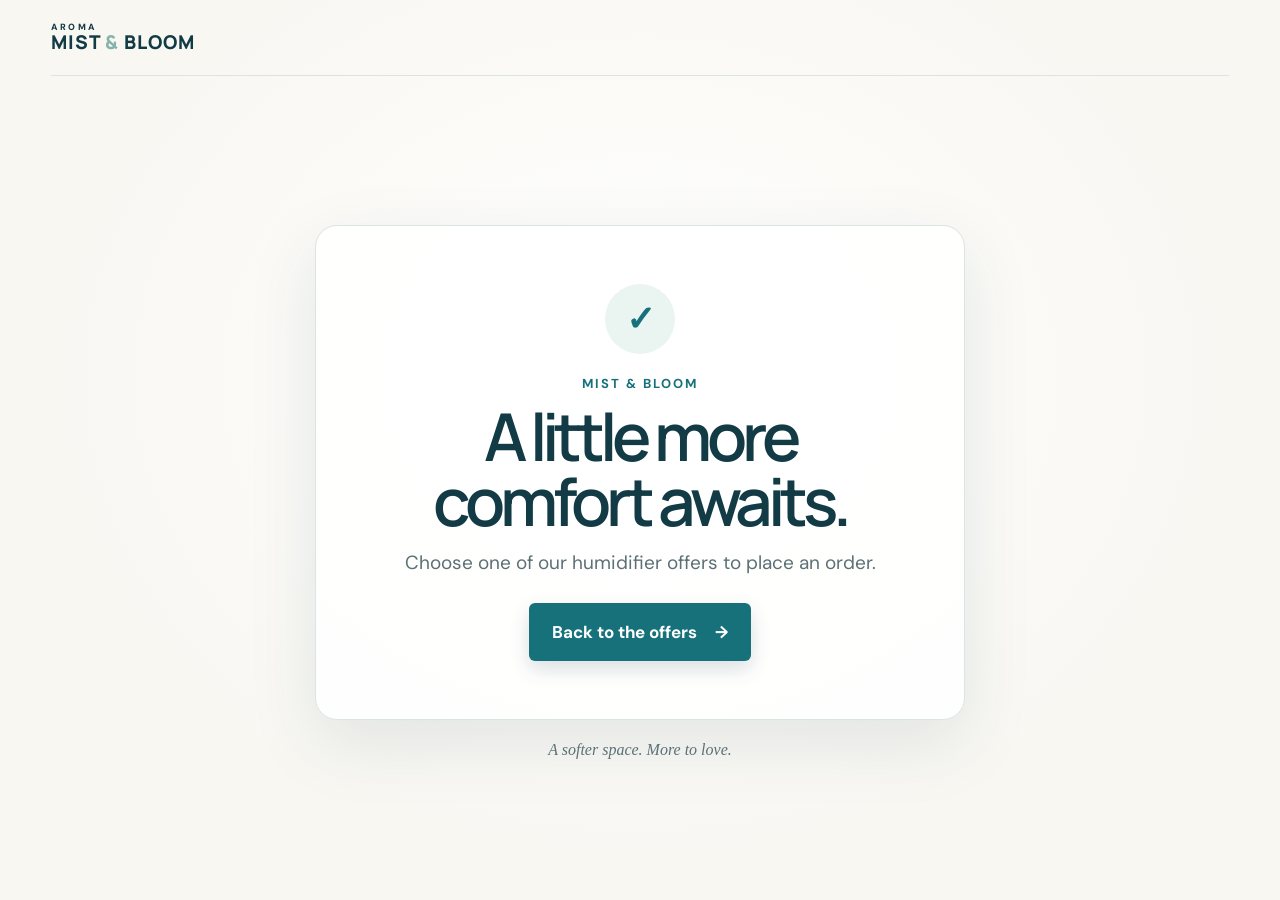
==== thank-you.html @ 331be5c3 "Add thank-you page and JavaScript functionality for order confirmation - Created a new HTML file `th" ====
<!doctype html>
<html lang="en">
<head>
  <meta charset="utf-8">
  <meta name="viewport" content="width=device-width, initial-scale=1">
  <meta name="theme-color" content="#f7f5ed">
  <meta name="robots" content="noindex,follow">
  <title>Thank You | MIST &amp; BLOOM</title>
  <link rel="preconnect" href="https://fonts.googleapis.com">
  <link rel="preconnect" href="https://fonts.gstatic.com" crossorigin>
  <link href="https://fonts.googleapis.com/css2?family=DM+Sans:wght@400;500;600;700&family=Manrope:wght@400;500;600;700;800&display=swap" rel="stylesheet">
  <link rel="stylesheet" href="style.css">
  <script src="thank-you.js" defer></script>
</head>
<body class="thank-you-page">
  <header class="site-header thank-you-header">
    <a class="brand text-brand" href="index.html" aria-label="Mist and Bloom home"><span class="brand-aroma">AROMA</span><span class="brand-name">MIST <i>&amp;</i> BLOOM</span></a>
  </header>
  <main class="thank-you-main">
    <section class="thank-you-card" aria-labelledby="thank-you-title">
      <div class="thank-you-mark" aria-hidden="true">&#10003;</div>
      <p class="eyebrow">MIST &amp; BLOOM</p>
      <h1 id="thank-you-title">Thank you!</h1>
      <p class="thank-you-message" id="thank-you-message">Your order request is being confirmed.</p>
      <div class="thank-you-reference" id="thank-you-reference" hidden><span>Order reference</span><strong id="order-reference"></strong></div>
      <p class="thank-you-delivery">Free delivery is included. Our team will contact you to confirm the order and delivery details.</p>
      <a class="button button-dark" href="index.html#packages">Back to the offers <span aria-hidden="true">&#8594;</span></a>
    </section>
    <p class="thank-you-footer">A softer space. More to love.</p>
  </main>
</body>
</html>
---- style.css ----
:root {
  --cream: #f8f7f2;
  --paper: #ffffff;
  --forest: #123b46;
  --forest-2: #16717b;
  --sage: #dceeea;
  --mint: #eaf5f2;
  --lemon: #f4b544;
  --pink: #ed947a;
  --ink: #1d3037;
  --muted: #5c7076;
  --line: #d9e4e3;
  --shadow: 0 20px 55px rgba(18, 59, 70, .1);
  --sans: "DM Sans", Arial, sans-serif;
  --display: "Manrope", "DM Sans", Arial, sans-serif;
}

* { box-sizing: border-box; }
html { scroll-behavior: smooth; scroll-padding-top: 86px; }
body { margin: 0; background: var(--cream); color: var(--ink); font-family: var(--sans); font-size: 17px; line-height: 1.55; -webkit-font-smoothing: antialiased; }
body.drawer-open, body.dialog-open { overflow: hidden; }
img, video { display: block; max-width: 100%; }
button, input, textarea, select { font: inherit; }
button, a { -webkit-tap-highlight-color: transparent; }
a { color: inherit; }
.section-wrap { width: min(1440px, calc(100% - 10vw)); margin-inline: auto; }
.announcement { min-height: 36px; display: flex; align-items: center; justify-content: center; gap: 9px; padding: 7px 16px; background: var(--forest); color: white; text-align: center; font-size: 13px; font-weight: 600; letter-spacing: .07em; }
.announcement span { color: var(--lemon); }
.site-header { width: min(1600px, calc(100% - 8vw)); min-height: 82px; margin: auto; display: flex; align-items: center; justify-content: space-between; gap: 30px; }
.brand { display: inline-flex; align-items: center; gap: 10px; color: var(--forest); font-family: var(--display); font-size: 15px; font-weight: 800; letter-spacing: .14em; text-decoration: none; white-space: nowrap; }
.text-brand { display: grid; gap: 1px; align-content: center; color: var(--forest); line-height: 1; text-decoration: none; }
.brand-aroma { font-family: var(--sans); font-size: 9px; font-weight: 800; letter-spacing: .28em; }
.brand-name { font-family: var(--display); font-size: 19px; font-weight: 800; letter-spacing: .045em; white-space: nowrap; }
.brand-name i { color: var(--lemon); font-style: normal; }
.brand i { color: #86b2aa; font-style: normal; }
.brand-mark { display: grid; place-items: center; width: 34px; aspect-ratio: 1; border-radius: 50%; background: var(--forest); color: var(--lemon); font-family: Georgia, serif; font-size: 19px; font-style: italic; letter-spacing: 0; }
.main-nav { display: flex; align-items: center; gap: clamp(20px, 4vw, 56px); }
.main-nav a, .footer-links a { color: var(--ink); font-size: 14px; font-weight: 600; text-decoration: none; transition: color .2s ease; }
.main-nav a:hover, .footer-links a:hover { color: var(--forest-2); }
.bag-button { display: inline-flex; align-items: center; gap: 9px; min-height: 44px; border: 1px solid #b8cece; border-radius: 999px; padding: 0 15px; background: transparent; color: var(--forest); font-size: 14px; font-weight: 700; cursor: pointer; }
.bag-count { min-width: 23px; height: 23px; display: grid; place-items: center; border-radius: 50%; background: var(--forest); color: white; font-size: 12px; }

.hero { position: relative; min-height: 0; padding-block: 50px 82px; display: grid; grid-template-columns: 1fr; align-items: start; gap: 24px; }
.hero-copy { position: relative; z-index: 1; display: grid; grid-template-columns: 1.1fr .9fr; align-items: end; column-gap: clamp(35px, 6vw, 90px); padding-block: 12px 0; }
.hero-copy .eyebrow { grid-column: 1 / -1; grid-row: 1; }
.hero-copy h1 { grid-column: 1; grid-row: 2 / span 2; }
.hero-copy .hero-lede { grid-column: 2; grid-row: 2; }
.hero-copy .hero-actions { grid-column: 2; grid-row: 3; }
.hero-copy .hero-note { grid-column: 2; grid-row: 4; }
.hero-copy .hero-products { grid-column: 1; grid-row: 4; }
.eyebrow { margin: 0 0 19px; color: var(--forest-2); font-size: 12px; font-weight: 700; letter-spacing: .16em; }
.eyebrow-dot { display: inline-block; width: 8px; height: 8px; margin-right: 7px; border-radius: 50%; background: #55a49e; vertical-align: 1px; }
h1, h2, h3, p { margin-top: 0; }
h1, h2, h3 { color: var(--forest); font-family: var(--display); }
h1 { margin-bottom: 23px; font-size: clamp(52px, 6.3vw, 90px); font-weight: 600; letter-spacing: -.075em; line-height: .99; }
h1 em, h2 em { color: var(--forest-2); font-family: Georgia, "Times New Roman", serif; font-weight: 400; }
.hero-lede { max-width: 490px; margin-bottom: 30px; color: var(--muted); font-size: clamp(17px, 1.55vw, 20px); line-height: 1.7; }
.hero-actions { display: flex; flex-wrap: wrap; align-items: center; gap: 24px; }
.button { min-height: 55px; display: inline-flex; align-items: center; justify-content: center; gap: 18px; border: 0; border-radius: 6px; padding: 0 23px; font-size: 15px; font-weight: 700; text-align: center; text-decoration: none; cursor: pointer; transition: transform .2s ease, background .2s ease, box-shadow .2s ease; }
.button:hover { transform: translateY(-2px); }
.button-dark { background: var(--forest-2); color: white; box-shadow: 0 8px 20px rgba(18, 59, 70, .16); }
.button-dark:hover { background: #0e5964; box-shadow: 0 12px 24px rgba(18, 59, 70, .2); }
.button-light { background: white; color: var(--forest); }
.text-link { color: var(--forest); font-size: 14px; font-weight: 700; text-decoration-thickness: 1px; text-underline-offset: 5px; }
.text-link span { margin-left: 5px; }
.hero-note { display: flex; align-items: center; gap: 12px; margin-top: 49px; color: var(--muted); font-size: 13px; line-height: 1.4; }
.hero-note strong { color: var(--forest); font-size: 14px; }
.note-spark { width: 36px; aspect-ratio: 1; display: grid; place-items: center; border-radius: 50%; background: #fae5b4; color: #73521b; font-size: 18px; }
.hero-products { width: min(100%, 520px); min-width: 0; display: grid; grid-template-columns: 118px minmax(0, 1fr); align-items: center; gap: 14px; padding: 10px; border: 1px solid var(--line); border-radius: 14px; background: var(--paper); box-shadow: 0 12px 30px rgba(18,59,70,.08); }
.hero-humidifier-image { width: 118px; height: 116px; display: block; border-radius: 9px; object-fit: cover; object-position: center; }
.hero-products-copy { min-width: 0; display: grid; gap: 4px; }
.hero-products-kicker { color: var(--forest-2); font-size: 11px; font-weight: 800; letter-spacing: .12em; }
.hero-products-copy > strong { color: var(--forest); font-family: var(--display); font-size: 18px; line-height: 1.2; }
.hero-oil-prompt { color: var(--muted); font-size: 13px; font-weight: 600; }
.hero-oil-options { display: flex; flex-wrap: wrap; gap: 5px 12px; margin-top: 2px; }
.hero-oil-options figure { display: flex; align-items: center; gap: 5px; margin: 0; }
.hero-oil-options img { width: 27px; height: 34px; display: block; object-fit: contain; }
.hero-oil-options figcaption { color: var(--ink); font-size: 12px; font-weight: 700; }
.hero-media-wrap { position: relative; min-width: 0; }
.hero-product-photo { position: relative; width: 100%; height: clamp(390px, 52vw, 700px); margin: 0 0 22px; overflow: hidden; border: 1px solid rgba(18,59,70,.08); border-radius: 18px; background: linear-gradient(135deg, #e5f1ed, #f7f5ed); }
.hero-product-photo img { width: 100%; height: 100%; display: block; object-fit: cover; object-position: center 66%; }
.hero-product-photo figcaption { position: absolute; bottom: 18px; left: 18px; padding: 10px 15px; border: 1px solid rgba(255,255,255,.75); border-radius: 999px; background: rgba(255,255,255,.9); color: var(--forest); font-size: 15px; font-weight: 800; backdrop-filter: blur(8px); }
.video-frame { position: relative; overflow: hidden; background: #e2e7dd; }
.hero-video-frame { width: 100%; height: clamp(460px, 58vw, 780px); border: 10px solid rgba(255,255,255,.64); border-radius: 18px 18px 110px 18px; background: #e7e8dd; box-shadow: var(--shadow); }
.hero-video-frame video { width: 100%; height: 100%; object-fit: cover; object-position: center; background: #e6e9e0; }
.video-caption { position: absolute; right: 18px; bottom: 15px; left: 18px; width: fit-content; padding: 8px 13px; border: 1px solid rgba(255,255,255,.5); border-radius: 999px; background: rgba(255,255,255,.85); color: var(--forest); font-size: 12px; font-weight: 700; backdrop-filter: blur(8px); }
.sound-toggle { position: absolute; right: 16px; top: 16px; z-index: 2; border: 1px solid rgba(255,255,255,.8); border-radius: 999px; padding: 9px 13px; background: rgba(18,59,70,.88); color: white; font-size: 12px; font-weight: 700; cursor: pointer; }
.sound-toggle[hidden] { display: none; }
.hero-stamp { position: absolute; right: -20px; bottom: 23px; display: flex; align-items: center; gap: 9px; padding: 12px 15px; transform: rotate(-5deg); border: 1px solid #efc970; border-radius: 50%; background: #f7dfa2; color: #44371f; box-shadow: 0 6px 18px rgba(58,63,42,.13); font-family: var(--display); font-size: 12px; font-weight: 800; line-height: 1.15; text-align: center; }
.hero-stamp b { color: #34828a; font-size: 21px; }
.trust-strip { min-height: 69px; display: flex; align-items: center; justify-content: center; gap: clamp(19px, 5vw, 70px); border-block: 1px solid var(--line); background: #fffefa; color: var(--forest); font-size: 14px; font-weight: 700; }
.trust-strip i { width: 6px; height: 6px; border-radius: 50%; background: #86bdb6; }
.trust-order-now { min-height: 42px; display: inline-flex; align-items: center; gap: 8px; border-radius: 999px; padding: 0 16px; background: var(--forest-2); color: #fff; font-size: 14px; font-weight: 800; text-decoration: none; transition: transform .2s ease, background .2s ease; }
.trust-order-now:hover { transform: translateY(-2px); background: var(--forest); }
.section-cta { display: flex; justify-content: center; margin-top: 26px; }
.section-order-now { min-width: 190px; }

.customer-proof { display: grid; grid-template-columns: .8fr 1.2fr; gap: 24px 55px; align-items: center; padding-block: 78px; }
.proof-heading h2, .unboxing-heading h2 { margin-bottom: 13px; color: var(--forest); font-family: var(--display); font-size: clamp(36px, 4vw, 54px); font-weight: 650; letter-spacing: -.065em; line-height: 1.05; }
.proof-heading h2 em, .unboxing-heading h2 em { color: var(--forest-2); font-family: Georgia, "Times New Roman", serif; font-weight: 400; }
.proof-heading > p:last-child, .unboxing-heading > p:last-child { max-width: 430px; margin: 0; color: var(--muted); font-size: 17px; line-height: 1.6; }
.proof-grid { display: grid; grid-template-columns: 1fr 1fr; gap: 14px; }
.proof-card { display: flex; flex-direction: column; min-height: 250px; margin: 0; border: 1px solid #dfe6dc; border-radius: 12px; padding: 22px; background: var(--paper); box-shadow: 0 12px 35px rgba(18,59,70,.05); }
.proof-stars { color: #9a6315; font-size: 12px; font-weight: 800; letter-spacing: .1em; }
.proof-stars { font-size: 14px; }
.proof-repeat { color: #398188; }
.proof-card blockquote { flex: 1; margin: 17px 0 22px; color: var(--forest); font-family: var(--display); font-size: 17px; font-weight: 550; line-height: 1.6; }
.proof-card figcaption { display: flex; align-items: center; gap: 11px; color: var(--forest); }
.proof-avatar { width: 38px; aspect-ratio: 1; display: grid; place-items: center; border-radius: 50%; background: #e7efe5; font-size: 16px; font-weight: 800; }
.proof-card figcaption span:last-child { display: grid; gap: 3px; }
.proof-card figcaption strong { font-size: 14px; }
.proof-card figcaption small { color: var(--muted); font-size: 13px; }
.proof-note { grid-column: 1 / -1; margin: 0; color: #557078; font-size: 14px; line-height: 1.6; }

.unboxing-section { padding-block: 72px 96px; }
.unboxing-heading { display: flex; align-items: end; justify-content: space-between; gap: 30px; margin-bottom: 30px; }
.unboxing-heading .eyebrow { margin-bottom: 12px; }
.unboxing-heading h2 { margin-bottom: 0; }
.unboxing-heading > p:last-child { max-width: 370px; margin-bottom: 4px; }
.unboxing-grid { display: grid; grid-template-columns: 1fr 1fr; gap: 18px; }
.unboxing-card { overflow: hidden; border: 1px solid #e2e6dc; border-radius: 13px; background: var(--paper); box-shadow: var(--shadow); }
.unboxing-image { position: relative; height: clamp(260px, 32vw, 410px); overflow: hidden; background: linear-gradient(140deg,#e5f0ec,#f8f3e7); }
.unboxing-image > img { width: 100%; height: 100%; object-fit: cover; }
.contents-visual { display: grid; grid-template-columns: 1.05fr .95fr; align-items: center; gap: 8px; padding: 18px; }
.contents-visual .contents-humidifier { height: 100%; border-radius: 8px; object-fit: cover; object-position: center; }
.contents-oils { display: grid; grid-template-columns: 1fr 1fr; gap: 7px; }
.contents-oils figure { display: grid; grid-template-rows: minmax(0,1fr) auto; min-width: 0; height: 190px; margin: 0; overflow: hidden; border: 1px solid #e4e9df; border-radius: 8px; padding: 7px; background: white; }
.contents-oils img { width: 100%; height: 100%; min-height: 0; object-fit: contain; }
.contents-oils figcaption { padding-top: 5px; color: var(--forest); font-size: 14px; font-weight: 800; text-align: center; }
.contents-badge, .outside-badge { position: absolute; left: 17px; top: 17px; border: 1px solid rgba(255,255,255,.7); border-radius: 999px; padding: 9px 14px; background: var(--forest); color: white; font-size: 14px; font-weight: 800; }
.outside-badge { top: auto; bottom: 17px; }
.unboxing-copy { padding: 21px 24px 25px; }
.unboxing-label { color: #447e7e; font-size: 13px; font-weight: 800; letter-spacing: .12em; }
.unboxing-copy h3 { margin: 9px 0 7px; font-size: clamp(22px, 2.3vw, 29px); letter-spacing: -.04em; line-height: 1.2; }
.unboxing-copy p { margin: 0; color: var(--muted); font-size: 16px; line-height: 1.6; }
.unboxing-note { margin: 18px 0 0; color: #5c7076; font-size: 14px; }

.section { padding-block: 130px; }
.section-heading { max-width: 700px; margin: 0 auto 60px; text-align: center; }
.section-heading h2, .package-heading h2, .showcase-copy h2, .video-section-copy h2, .how-heading h2, .last-call h2, .faq-heading h2 { margin-bottom: 18px; font-size: clamp(39px, 5vw, 66px); font-weight: 600; letter-spacing: -.07em; line-height: 1.04; }
.section-heading > p:last-child, .package-heading > p, .showcase-copy > p:not(.eyebrow), .video-section-copy > p:not(.eyebrow), .how-heading > p:not(.eyebrow) { color: var(--muted); font-size: 17px; }
.benefit-grid { display: grid; grid-template-columns: repeat(4, 1fr); gap: 14px; }
.benefit-card { min-height: 215px; padding: 26px 23px; border: 1px solid var(--line); border-radius: 9px; background: var(--paper); }
.feature-icon { width: 45px; aspect-ratio: 1; display: grid; place-items: center; margin-bottom: 27px; border-radius: 50%; background: var(--mint); color: var(--forest-2); font-size: 23px; }
.benefit-card:nth-child(2) .feature-icon { background: #dceef0; }
.benefit-card:nth-child(3) .feature-icon { background: #fae7bb; }
.benefit-card:nth-child(4) .feature-icon { background: #f7e1d8; }
.benefit-card h3 { margin-bottom: 8px; font-size: 18px; letter-spacing: -.03em; }
.benefit-card p { margin-bottom: 0; color: var(--muted); font-size: 14px; line-height: 1.6; }
.feature-photo-grid { display: grid; grid-template-columns: 1fr 1fr; gap: 16px; margin-top: 22px; }
.feature-photo-card { position: relative; display: grid; grid-template-columns: minmax(0, 1fr) auto; align-items: center; gap: 20px; min-width: 0; margin: 0; overflow: hidden; border: 1px solid var(--line); border-radius: 8px; padding: 12px 20px; background: var(--paper); }
.feature-photo-card img { width: clamp(100px, 15vw, 185px); height: 150px; object-fit: contain; }
.feature-photo-card figcaption { display: grid; gap: 5px; color: var(--forest); }
.feature-photo-card figcaption strong { font-family: var(--display); font-size: 18px; letter-spacing: -.04em; }
.feature-photo-card figcaption span { max-width: 190px; color: var(--muted); font-size: 13px; }

.package-section { padding-block: 120px 130px; background: linear-gradient(135deg,#e4f1ef 0%,#f3f1e8 100%); }
.package-heading { display: flex; align-items: end; justify-content: space-between; gap: 40px; margin-bottom: 51px; }
.package-heading h2 { margin-bottom: 0; }
.package-heading > p { max-width: 390px; margin: 0 0 5px; }
.package-grid { display: grid; grid-template-columns: repeat(3, minmax(0, 1fr)); align-items: stretch; gap: 18px; }
.offer-marquee { width: 100%; min-height: 62px; margin: -22px 0 30px; overflow: hidden; border: 1px solid rgba(21,60,70,.14); border-radius: 999px; background: rgba(255,254,250,.76); color: var(--forest); mask-image: linear-gradient(90deg, transparent, #000 4%, #000 96%, transparent); }
.marquee-track { width: max-content; min-height: inherit; display: flex; align-items: center; animation: offers-scroll 28s linear infinite; }
.marquee-group { flex: 0 0 auto; display: flex; align-items: center; gap: 24px; padding: 0 18px; white-space: nowrap; }
.marquee-group span { font-size: 15px; font-weight: 800; letter-spacing: .06em; }
.marquee-group i { color: #a76510; font-size: 17px; font-style: normal; }
.offer-marquee:hover .marquee-track, .offer-marquee:focus-within .marquee-track { animation-play-state: paused; }
@keyframes offers-scroll { from { transform: translateX(0); } to { transform: translateX(-50%); } }
.sr-only { position: absolute; width: 1px; height: 1px; padding: 0; margin: -1px; overflow: hidden; clip: rect(0,0,0,0); white-space: nowrap; border: 0; }
.package-card { min-width: 0; overflow: hidden; border: 1px solid rgba(18,59,70,.11); border-radius: 10px; background: var(--paper); box-shadow: 0 12px 35px rgba(18,59,70,.045); }
.package-featured { border: 2px solid var(--forest-2); box-shadow: 0 20px 48px rgba(18,59,70,.15); }
.package-image { position: relative; height: auto; aspect-ratio: 16 / 9; overflow: hidden; background: #f1f5f2; }
.package-image picture, .package-image img { width: 100%; height: 100%; }
.package-image picture { display: block; }
.package-image img { object-fit: cover; transition: transform .35s ease; }
.package-card:hover .package-image img { transform: scale(1.02); }
.image-count { position: absolute; bottom: 14px; left: 14px; border-radius: 999px; padding: 8px 12px; background: rgba(255,255,255,.93); color: var(--forest); font-size: 12px; font-weight: 700; }
.popular-label { position: absolute; top: 14px; right: 14px; border-radius: 3px; padding: 8px 11px; background: var(--lemon); color: #25333a; font-size: 10px; font-weight: 800; letter-spacing: .08em; }
.package-info { padding: 24px 23px 25px; }
.package-top { display: flex; align-items: center; justify-content: space-between; gap: 12px; }
.package-kicker { color: #55787d; font-size: 10px; font-weight: 700; letter-spacing: .12em; }
.package-price { color: var(--forest); font-family: var(--display); font-size: clamp(30px, 3vw, 38px); font-weight: 800; letter-spacing: -.07em; line-height: 1; white-space: nowrap; }
.package-info h3 { margin: 11px 0 5px; font-size: 25px; letter-spacing: -.05em; }
.package-info > p { min-height: 48px; margin-bottom: 14px; color: var(--muted); font-size: 14px; }
.included-list { display: grid; gap: 9px; margin: 0 0 20px; padding: 16px 0 0; border-top: 1px solid var(--line); list-style: none; }
.included-list li { position: relative; padding-left: 24px; color: var(--forest); font-size: 16px; font-weight: 700; line-height: 1.45; }
.included-list li::before { position: absolute; left: 0; color: #16717b; content: "\2713"; font-size: 17px; font-weight: 800; }
.bundle-visual { display: grid; grid-template-columns: minmax(0, 1fr) 118px; gap: 8px; aspect-ratio: 1.5 / 1; padding: 9px; background: #f1f5f2; }
.humidifier-photo { position: relative; min-width: 0; min-height: 0; display: grid; place-items: center; overflow: hidden; border-radius: 5px; background: #fff; }
.humidifier-photo > img { width: 100%; height: 100%; padding: 0; object-fit: contain; }
.oil-extras { min-width: 0; min-height: 0; display: grid; grid-auto-rows: minmax(0, 1fr); gap: 7px; }
.oil-extra { min-width: 0; min-height: 0; display: flex; flex-direction: column; align-items: center; justify-content: center; gap: 3px; margin: 0; overflow: hidden; border: 1px solid var(--line); border-radius: 5px; padding: 5px; background: white; }
.oil-extra > img { width: 100%; height: calc(100% - 18px); min-height: 0; padding: 0; object-fit: contain; }
.oil-extra figcaption { color: var(--forest); font-size: 10px; font-weight: 800; line-height: 1.2; text-align: center; }
.bundle-double .popular-label { top: 14px; right: auto; left: 15px; }
.order-now { width: 100%; min-height: 52px; }
.package-footnote { margin: 25px 0 0; color: var(--muted); font-size: 12px; text-align: center; }

.fragrance-section { padding-block: 108px 115px; }
.fragrance-heading { display: flex; align-items: end; justify-content: space-between; gap: 40px; margin-bottom: 36px; }
.fragrance-heading h2 { margin: 0; color: var(--forest); font-family: var(--display); font-size: clamp(39px, 5vw, 64px); font-weight: 600; letter-spacing: -.07em; line-height: 1.04; }
.fragrance-heading h2 em { color: var(--forest-2); font-family: Georgia, "Times New Roman", serif; font-weight: 400; }
.fragrance-heading > p { max-width: 410px; margin: 0 0 5px; color: var(--muted); font-size: 16px; line-height: 1.75; }
.fragrance-grid { display: grid; grid-template-columns: 1fr 1fr; gap: 16px; }
.fragrance-card { min-width: 0; display: grid; grid-template-columns: minmax(0, 1.2fr) minmax(150px, .8fr); align-items: center; gap: 10px; overflow: hidden; border: 1px solid var(--line); border-radius: 8px; padding: 10px; background: var(--paper); }
.fragrance-photo { min-width: 0; height: clamp(270px, 32vw, 390px); overflow: hidden; border-radius: 5px; background: #f5f4ef; }
.fragrance-photo img { width: 100%; height: 100%; object-fit: contain; }
.fragrance-copy { padding: 20px 15px; }
.fragrance-copy > span { color: #55787d; font-size: 10px; font-weight: 800; letter-spacing: .12em; }
.fragrance-copy h3 { margin: 12px 0 8px; font-family: var(--display); font-size: clamp(23px, 2.5vw, 32px); font-weight: 700; letter-spacing: -.06em; }
.fragrance-copy p { margin: 0; color: var(--muted); font-size: 14px; line-height: 1.65; }
.fragrance-link { display: inline-flex; gap: 8px; margin-top: 24px; color: var(--forest); font-size: 14px; font-weight: 700; text-decoration: underline; text-underline-offset: 5px; }

.showcase-section { display: grid; grid-template-columns: .72fr 1.28fr; align-items: center; gap: clamp(40px, 9vw, 130px); padding-block: 130px; }
.showcase-copy { max-width: 420px; }
.showcase-copy h2 { margin-bottom: 20px; }
.showcase-copy > p:not(.eyebrow) { margin-bottom: 25px; line-height: 1.8; }
.showcase-photo { position: relative; margin: 0; }
.showcase-photo img { width: 100%; max-height: 620px; border-radius: 9px; object-fit: cover; box-shadow: var(--shadow); }
.showcase-photo figcaption { position: absolute; right: -12px; bottom: 20px; border-radius: 3px; padding: 12px 17px; background: var(--paper); color: var(--forest); font-size: 13px; font-weight: 700; box-shadow: 0 8px 25px rgba(18,59,70,.1); }

.video-section { padding-block: 100px; background: linear-gradient(135deg,#10333d,#174c56); color: white; }
.video-section-inner { display: grid; grid-template-columns: .55fr 1.45fr; align-items: center; gap: clamp(35px, 6vw, 90px); }
.video-section-copy .eyebrow { color: #bfe4df; }
.video-section-copy h2 { color: white; }
.video-section-copy h2 em { color: #9dd7d0; }
.video-section-copy > p:not(.eyebrow) { max-width: 310px; color: #e0ecea; line-height: 1.7; }
.demo-frame { width: 100%; height: clamp(390px, 51vw, 700px); border: 1px solid rgba(255,255,255,.17); border-radius: 7px; background: #f0efe9; }
.demo-frame video { width: 100%; height: 100%; object-fit: contain; }
.video-extra { grid-column: 1 / -1; margin-top: 12px; }
.video-extra .eyebrow { margin-bottom: 12px; color: #bfe4df; }
.extra-demo-frame { width: 100%; height: clamp(390px, 52vw, 700px); border: 1px solid rgba(255,255,255,.17); border-radius: 7px; background: #f0efe9; }
.extra-demo-frame video { width: 100%; height: 100%; object-fit: contain; }

.how-section { padding-block: 130px; }
.how-heading { display: grid; grid-template-columns: 1fr auto; align-items: end; gap: 15px 40px; margin-bottom: 40px; }
.how-heading .eyebrow { grid-column: 1 / -1; margin-bottom: 0; }
.how-heading h2 { grid-row: 2; margin: 0; }
.how-heading > p:not(.eyebrow) { max-width: 330px; margin: 0 0 5px; }
.how-content { display: grid; grid-template-columns: 1.35fr .65fr; align-items: start; gap: 35px; }
.how-content > img { width: 100%; border-radius: 8px; background: white; box-shadow: var(--shadow); }
.how-notes { display: grid; gap: 5px; }
.how-notes > div { display: flex; align-items: center; gap: 17px; min-height: 75px; border-bottom: 1px solid var(--line); }
.how-notes > div span { color: #347b83; font-family: var(--display); font-size: 14px; font-weight: 800; }
.how-notes > div p { margin: 0; color: var(--forest); font-size: 15px; font-weight: 600; }
.how-notes details { margin-top: 20px; border-bottom: 1px solid var(--line); }
.how-notes summary { padding: 10px 0 15px; color: var(--forest); font-size: 14px; font-weight: 700; cursor: pointer; }
.how-notes details img { width: 100%; margin: 8px 0 18px; border-radius: 6px; }

.last-call { position: relative; overflow: hidden; min-height: 370px; display: flex; align-items: center; padding: 70px max(8vw, calc((100% - 1440px)/2)); background: linear-gradient(115deg,#dceeea 0%,#f6e8c8 100%); }
.last-call .eyebrow { margin-bottom: 14px; }
.last-call h2 { margin-bottom: 25px; font-size: clamp(38px, 5vw, 62px); }
.last-call-flower { position: absolute; right: 10%; top: -105px; color: rgba(87,129,99,.13); font-family: Georgia,serif; font-size: 400px; line-height: 1; pointer-events: none; }
.last-call > div { position: relative; z-index: 1; }

.faq-section { display: grid; grid-template-columns: .65fr 1.35fr; gap: 80px; padding-block: 120px; }
.faq-heading h2 { position: sticky; top: 30px; }
.faq-list details { border-bottom: 1px solid var(--line); }
.faq-list summary { position: relative; padding: 21px 38px 21px 0; color: var(--forest); font-family: var(--display); font-size: 17px; font-weight: 700; list-style: none; cursor: pointer; }
.faq-list summary::-webkit-details-marker { display: none; }
.faq-list summary::after { position: absolute; right: 3px; top: 18px; color: var(--forest-2); content: "+"; font-size: 25px; font-weight: 400; }
.faq-list details[open] summary::after { content: "-"; }
.faq-list details p { max-width: 690px; margin: -3px 0 20px; color: var(--muted); font-size: 15px; line-height: 1.75; }

.site-footer { display: grid; grid-template-columns: 1fr auto; align-items: center; gap: 16px 35px; padding: 42px max(5vw, calc((100% - 1520px)/2)); background: var(--forest); color: white; }
.footer-brand { color: white; }
.footer-brand { color: white; }
.footer-brand .brand-name { font-size: 19px; }
.footer-brand .brand-aroma { color: #d6c27e; }
.footer-brand .brand-mark { background: #f2e8b0; color: var(--forest); }
.site-footer > p { grid-column: 1; margin: -7px 0 0 44px; color: #c2d2c3; font-size: 13px; }
.footer-links { grid-column: 2; grid-row: 1 / span 2; display: flex; flex-wrap: wrap; justify-content: end; gap: 14px 25px; }
.footer-links a { color: #eef3eb; font-size: 13px; }
.site-footer small { grid-column: 1 / -1; margin-top: 21px; padding-top: 17px; border-top: 1px solid rgba(255,255,255,.16); color: #b9c8bb; font-size: 11px; }

.drawer-backdrop { position: fixed; z-index: 20; inset: 0; background: rgba(16,31,24,.42); backdrop-filter: blur(2px); }
.drawer-backdrop[hidden] { display: none; }
.cart-drawer { position: fixed; z-index: 21; top: 0; right: 0; bottom: 0; width: min(460px, 100%); display: flex; flex-direction: column; padding: 28px; transform: translateX(102%); background: var(--paper); box-shadow: -10px 0 40px rgba(20,42,30,.12); transition: transform .28s ease; }
.cart-drawer.is-open { transform: translateX(0); }
.drawer-head { display: flex; align-items: start; justify-content: space-between; padding-bottom: 20px; border-bottom: 1px solid var(--line); }
.drawer-head .eyebrow { margin-bottom: 5px; font-size: 10px; }
.drawer-head h2 { margin: 0; font-size: 30px; letter-spacing: -.06em; }
.icon-button { width: 40px; height: 40px; display: grid; place-items: center; border: 1px solid var(--line); border-radius: 50%; background: transparent; color: var(--forest); cursor: pointer; }
.cart-items { overflow-y: auto; flex: 1; }
.cart-row { display: grid; grid-template-columns: 74px 1fr auto; align-items: center; gap: 13px; padding: 17px 0; border-bottom: 1px solid var(--line); }
.cart-row img { width: 74px; height: 68px; border-radius: 5px; object-fit: cover; background: white; }
.cart-row h3 { margin: 0 0 3px; font-size: 15px; letter-spacing: -.03em; }
.cart-row p { margin: 0; color: var(--muted); font-size: 12px; }
.row-price { color: var(--forest); font-size: 13px; font-weight: 800; white-space: nowrap; }
.quantity-controls { display: inline-flex; align-items: center; gap: 11px; margin-top: 9px; }
.quantity-controls button { width: 26px; height: 26px; border: 1px solid #ccd8cc; border-radius: 50%; background: transparent; color: var(--forest); line-height: 1; cursor: pointer; }
.quantity-controls span { min-width: 14px; color: var(--forest); font-size: 12px; text-align: center; }
.remove-item { margin-left: 12px; border: 0; background: none; color: #7b837c; font-size: 11px; text-decoration: underline; cursor: pointer; }
.empty-cart { display: none; flex: 1; align-content: center; justify-items: center; color: var(--muted); text-align: center; }
.empty-cart p { margin-bottom: 12px; }
.empty-cart.is-visible { display: grid; }
.cart-bottom { padding-top: 17px; border-top: 1px solid var(--line); }
.cart-total { display: flex; align-items: center; justify-content: space-between; color: var(--forest); }
.cart-total strong { font-family: var(--display); font-size: 23px; }
.cart-bottom > p { margin: 5px 0 15px; color: var(--muted); font-size: 12px; }
.checkout-button { width: 100%; }

.checkout-dialog { position: fixed; inset: 0; width: min(940px, calc(100% - 32px)); max-width: none; max-height: min(92dvh, 980px); overflow: auto; padding: clamp(25px, 5vw, 58px); border: 0; border-radius: 10px; background: var(--paper); color: var(--ink); box-shadow: 0 30px 100px rgba(16,31,24,.3); }
.checkout-dialog::backdrop { background: rgba(15,31,24,.62); backdrop-filter: blur(4px); }
.dialog-close { position: absolute; top: 18px; right: 18px; }
.checkout-intro { max-width: 680px; }
.checkout-intro .eyebrow { margin-bottom: 9px; }
.checkout-intro h2 { margin-bottom: 13px; font-size: clamp(36px, 5vw, 52px); letter-spacing: -.07em; line-height: 1.04; }
.checkout-summary { margin-bottom: 7px; color: var(--muted); font-size: 14px; }
.free-delivery-note { display: inline-block; border-radius: 999px; padding: 6px 11px; background: var(--mint); color: var(--forest); font-size: 12px; font-weight: 700; }
.order-form { margin-top: 24px; }
.order-serious-notice { display: grid; gap: 5px; margin-bottom: 18px; border: 1px solid #d94045; border-left: 6px solid #c62832; border-radius: 8px; padding: 14px 16px; background: #fff0f0; color: #70242a; }
.order-serious-notice strong { color: #a51f28; font-size: 16px; font-weight: 800; }
.order-serious-notice span { font-size: 14px; line-height: 1.5; }
.form-grid { display: grid; grid-template-columns: 1fr 1fr; gap: 16px; }
.form-grid label { display: grid; gap: 6px; color: #354c53; font-size: 13px; font-weight: 700; }
.form-grid input, .form-grid textarea, .form-grid select { width: 100%; min-height: 48px; border: 1px solid #cbdcdd; border-radius: 5px; padding: 10px 12px; outline: none; background: #fff; color: var(--ink); font-size: 15px; }
.form-grid textarea { min-height: 84px; resize: vertical; }
.form-grid input:focus, .form-grid textarea:focus, .form-grid select:focus { border-color: var(--forest-2); box-shadow: 0 0 0 3px rgba(22,113,123,.16); }
.full-field { grid-column: 1 / -1; }
.form-note, .mail-note { color: var(--muted); font-size: 12px; line-height: 1.6; }
.form-note { margin: 15px 0 9px; }
.form-error { min-height: 0; margin: 0; color: #a24038; font-size: 13px; }
.form-error:not(:empty) { margin: 8px 0; }
.submit-order { min-width: 240px; }
.submit-order:disabled { opacity: .72; cursor: wait; }
.mail-note { display: inline-block; margin: 0 0 0 14px; }
.order-ready { max-width: 560px; margin: 40px auto 10px; text-align: center; }
.order-ready[hidden] { display: none; }
.ready-mark { width: 52px; height: 52px; display: grid; place-items: center; margin: 0 auto 18px; border-radius: 50%; background: var(--mint); color: var(--forest); font-size: 25px; }
.order-ready h2 { margin-bottom: 10px; font-size: 36px; letter-spacing: -.06em; }
.order-ready > p { color: var(--muted); line-height: 1.7; }
.email-fallback { margin: 8px 0 14px; }
.text-button { display: block; margin: 8px auto; border: 0; background: none; color: var(--forest); font-size: 13px; font-weight: 700; text-decoration: underline; text-underline-offset: 4px; cursor: pointer; }

@media (min-width: 1700px) { .hero-video-frame { height: min(62vw, 900px); } }
@media (max-width: 760px) and (min-width: 651px) {
  .package-grid { grid-template-columns: 1fr; }
  .package-card:last-child { grid-column: auto; display: block; }
  .package-image, .package-card:last-child .package-image { height: auto; min-height: 0; aspect-ratio: 1.2 / 1; }
}
@media (max-width: 1000px) {
  .section-wrap { width: min(100% - 7vw, 820px); }
  .site-header { width: calc(100% - 7vw); }
  .hero { min-height: 0; grid-template-columns: 1fr; gap: 25px; padding-block: 42px 62px; }
  .hero-copy { grid-template-columns: 1fr 1fr; column-gap: 28px; }
  .hero-copy h1 { grid-column: 1; grid-row: 2 / span 2; }
  .hero-copy .hero-lede { grid-column: 2; grid-row: 2; }
  .hero-copy .hero-actions { grid-column: 2; grid-row: 3; }
  .hero-copy .hero-note { grid-column: 2; grid-row: 4; }
  .hero-copy .hero-products { grid-column: 1; grid-row: 4; }
  .hero-video-frame { height: clamp(390px, 63vw, 680px); border-radius: 13px 13px 70px 13px; }
  h1 { font-size: clamp(48px, 7vw, 68px); }
  .benefit-grid { grid-template-columns: repeat(2, 1fr); }
  .feature-photo-grid { grid-template-columns: 1fr; }
  .package-grid { grid-template-columns: 1fr; }
  .fragrance-grid { grid-template-columns: 1fr; }
  .package-card:last-child { grid-column: auto; display: block; }
  .video-section-inner { grid-template-columns: 1fr; }
  .video-section-copy { display: grid; grid-template-columns: 1fr 1fr; align-items: end; gap: 0 25px; }
  .video-section-copy .eyebrow { grid-column: 1 / -1; }
  .video-section-copy h2 { margin: 0; }
  .video-section-copy > p:not(.eyebrow) { margin: 0 0 7px; }
  .faq-section { gap: 45px; }
}
@media (max-width: 650px) {
  body { font-size: 16px; }
  .section-wrap { width: calc(100% - 36px); }
  .announcement { min-height: 32px; font-size: 11px; letter-spacing: .04em; }
  .site-header { width: calc(100% - 34px); min-height: 66px; gap: 8px; }
  .brand { gap: 7px; font-size: 12px; letter-spacing: .1em; }
  .brand-name { font-size: 17px; }
  .brand-mark { width: 29px; font-size: 16px; }
  .main-nav { display: none; }
  .bag-button { min-height: 39px; padding-inline: 10px; font-size: 12px; }
  .bag-count { min-width: 21px; height: 21px; }
  .hero { width: 100%; display: flex; flex-direction: column; align-items: stretch; gap: 28px; padding: 39px 18px 42px; }
  .hero-copy { display: block; padding: 0; }
  .eyebrow { margin-bottom: 13px; font-size: 10px; letter-spacing: .13em; }
  h1 { margin-bottom: 16px; font-size: clamp(51px, 13vw, 72px); }
  .hero-lede { max-width: 440px; margin-bottom: 21px; font-size: 16px; line-height: 1.6; }
  .button { min-height: 51px; padding-inline: 18px; font-size: 14px; }
  .hero-actions { gap: 17px; }
  .hero-note { margin-top: 24px; }
  .hero-products { width: 100%; grid-template-columns: 92px minmax(0, 1fr); gap: 11px; margin-top: 19px; padding: 9px; }
  .hero-humidifier-image { width: 92px; height: 104px; }
  .hero-products-copy > strong { font-size: 16px; }
  .hero-oil-prompt { font-size: 12px; }
  .hero-oil-options { gap: 4px 9px; }
  .hero-oil-options img { width: 23px; height: 29px; }
  .hero-oil-options figcaption { font-size: 11px; }
  .hero-video-frame { height: min(116vw, 620px); min-height: 340px; border-width: 6px; border-radius: 10px 10px 55px 10px; }
  .video-caption { right: 10px; bottom: 10px; left: 10px; padding: 7px 10px; font-size: 10px; }
  .sound-toggle { top: 10px; right: 10px; padding: 8px 10px; font-size: 11px; }
  .hero-stamp { right: -5px; bottom: -16px; padding: 9px 11px; font-size: 10px; }
  .hero-stamp b { font-size: 17px; }
  .trust-strip { min-height: 55px; gap: 12px; font-size: 10px; }
  .trust-strip i { width: 4px; height: 4px; }
  .section { padding-block: 78px; }
  .section-heading { margin-bottom: 33px; }
  .section-heading h2, .package-heading h2, .showcase-copy h2, .video-section-copy h2, .how-heading h2, .faq-heading h2 { font-size: clamp(39px, 10vw, 54px); }
  .section-heading > p:last-child, .package-heading > p, .showcase-copy > p:not(.eyebrow), .video-section-copy > p:not(.eyebrow), .how-heading > p:not(.eyebrow) { font-size: 15px; }
  .benefit-grid { gap: 9px; }
  .benefit-card { min-height: 176px; padding: 17px 14px; }
  .feature-icon { width: 38px; margin-bottom: 17px; font-size: 20px; }
  .benefit-card h3 { font-size: 15px; }
  .benefit-card p { font-size: 12px; }
  .package-section { padding-block: 78px; }
  .package-heading { display: block; margin-bottom: 29px; }
  .package-heading > p { max-width: 380px; margin: 14px 0 0; }
  .package-grid { grid-template-columns: 1fr; gap: 14px; }
  .offer-marquee { min-height: 58px; margin: -8px 0 22px; border-radius: 12px; mask-image: linear-gradient(90deg, transparent, #000 5%, #000 95%, transparent); }
  .marquee-group { gap: 16px; padding-inline: 13px; }
  .marquee-group span { font-size: 14px; letter-spacing: .035em; }
  .marquee-group i { font-size: 15px; }
  .package-card:last-child { grid-column: auto; display: block; }
  .package-image { height: auto; aspect-ratio: 1 / 1; }
  .package-card:last-child .package-image { height: auto; min-height: 0; }
  .package-info { padding: 19px 17px 18px; }
  .package-top { gap: 8px; }
  .package-kicker { font-size: 9px; }
  .package-price { font-size: 30px; }
  .package-info h3 { font-size: 23px; }
  .package-info > p { min-height: 0; font-size: 13px; }
  .included-list { gap: 8px; padding-top: 13px; }
  .included-list li { font-size: 15px; }
  .package-footnote { line-height: 1.5; }
  .fragrance-section { padding-block: 78px; }
  .fragrance-heading { display: block; margin-bottom: 24px; }
  .fragrance-heading > p { margin-top: 13px; font-size: 15px; }
  .fragrance-grid { gap: 12px; }
  .fragrance-card { grid-template-columns: minmax(0, .9fr) minmax(0, 1.1fr); gap: 5px; padding: 8px; }
  .fragrance-photo { height: clamp(165px, 53vw, 230px); }
  .fragrance-copy { padding: 12px 10px; }
  .fragrance-copy h3 { font-size: 23px; }
  .fragrance-copy p { font-size: 13px; }
  .fragrance-link { margin-top: 18px; font-size: 13px; }
  .showcase-section { grid-template-columns: 1fr; gap: 27px; padding-block: 78px; }
  .showcase-copy { max-width: none; }
  .showcase-photo img { max-height: 440px; }
  .showcase-photo figcaption { right: 8px; bottom: 12px; font-size: 11px; }
  .video-section { padding-block: 68px; }
  .video-section-inner { gap: 26px; }
  .video-section-copy { display: block; }
  .video-section-copy h2 { margin-bottom: 13px; }
  .video-section-copy > p:not(.eyebrow) { margin-bottom: 0; }
  .demo-frame { height: 100vw; max-height: 480px; min-height: 300px; }
  .extra-demo-frame { height: 100vw; max-height: 480px; min-height: 300px; }
  .how-section { padding-block: 78px; }
  .how-heading { display: block; margin-bottom: 26px; }
  .how-heading h2 { margin-bottom: 13px; }
  .how-content { grid-template-columns: 1fr; gap: 20px; }
  .how-content > img { border-radius: 5px; }
  .how-notes > div { min-height: 58px; }
  .how-notes > div p { font-size: 14px; }
  .last-call { min-height: 330px; padding: 56px 20px; }
  .last-call h2 { font-size: clamp(36px, 9vw, 49px); }
  .last-call-flower { right: -47px; top: -20px; font-size: 240px; }
  .faq-section { grid-template-columns: 1fr; gap: 10px; padding-block: 76px; }
  .faq-heading h2 { position: static; margin-bottom: 8px; }
  .faq-list summary { padding-block: 17px; font-size: 15px; }
  .faq-list summary::after { top: 13px; }
  .faq-list details p { font-size: 13px; }
  .site-footer { grid-template-columns: 1fr; gap: 12px; padding: 32px 19px 20px; }
  .site-footer > p { margin: -5px 0 0 37px; font-size: 12px; }
  .footer-links { grid-column: 1; grid-row: auto; justify-content: start; gap: 12px 18px; margin-top: 10px; }
  .site-footer small { margin-top: 8px; }
  .cart-drawer { padding: 20px 17px; }
  .cart-row { grid-template-columns: 62px 1fr auto; gap: 10px; }
  .cart-row img { width: 62px; height: 60px; }
  .row-price { font-size: 12px; }
  .checkout-dialog { width: calc(100% - 16px); max-height: 95dvh; padding: 24px 18px; border-radius: 8px; }
  .dialog-close { top: 12px; right: 12px; width: 35px; height: 35px; }
  .checkout-intro { padding-right: 28px; }
  .checkout-intro h2 { font-size: 39px; }
  .form-grid { grid-template-columns: 1fr; gap: 12px; }
  .full-field { grid-column: auto; }
  .form-grid label { font-size: 12px; }
  .form-grid input, .form-grid textarea, .form-grid select { min-height: 46px; font-size: 16px; }
  .submit-order { width: 100%; }
  .mail-note { display: block; margin: 10px 0 0; text-align: center; }
}
@media (prefers-reduced-motion: reduce) { *, *::before, *::after { scroll-behavior: auto !important; transition-duration: .01ms !important; animation-duration: .01ms !important; } }
@media (max-width: 760px) {
  .package-grid { grid-template-columns: 1fr; }
  .package-card:last-child { grid-column: auto; display: block; }
  .bundle-visual, .package-card:last-child .bundle-visual { height: auto; min-height: 0; aspect-ratio: 1 / 1; grid-template-columns: 1fr; grid-template-rows: minmax(0, 1fr) 106px; }
  .oil-extras { grid-template-columns: repeat(2, minmax(0, 1fr)); grid-auto-flow: column; grid-auto-rows: 1fr; gap: 6px; }
  .oil-extra { flex-direction: column; gap: 2px; padding: 3px; }
  .oil-extra > img { width: auto; max-width: 100%; height: 78px; }
  .bundle-fresh .oil-extras { grid-template-columns: 1fr; }
  .bundle-fresh .oil-extra { flex-direction: row; gap: 12px; }
  .bundle-fresh .oil-extra > img { width: auto; height: 82px; }
  .feature-photo-card { min-height: 128px; gap: 12px; padding: 9px 13px; }
  .feature-photo-card img { width: 100px; height: 110px; }
  .feature-photo-card figcaption strong { font-size: 16px; }
  .feature-photo-card figcaption span { font-size: 12px; }
}

.proof-image-link { display: block; margin-top: 13px; overflow: hidden; border: 1px solid #23424a; border-radius: 9px; background: #10171b; }
.proof-screenshot { display: block; width: 100%; max-height: 300px; object-fit: contain; }
.proof-full-link { align-self: start; margin-top: 8px; color: var(--forest-2); font-size: 14px; font-weight: 700; text-underline-offset: 3px; }
.proof-card { border-color: #d7e6e5; box-shadow: 0 16px 38px rgba(21,60,70,.08); }
.package-section { background: linear-gradient(135deg,#e4f1ef 0%,#f3f1e8 100%); }
.customer-proof { display: block; }
.proof-heading { max-width: 800px; margin-bottom: 28px; }
.proof-grid { grid-template-columns: repeat(2,minmax(0,1fr)); gap: 18px; }
.proof-note { margin-top: 17px; }
.proof-card { padding: 22px; }
.proof-screenshot { max-height: 340px; }
.product-proof-card { min-height: 0; padding: 12px; }
.proof-product-image { display: block; width: 100%; height: clamp(250px, 34vw, 390px); border-radius: 8px; object-fit: cover; }
.product-proof-card figcaption { display: grid; gap: 6px; padding: 14px 9px 8px; }
.product-proof-card figcaption strong { color: var(--forest); font-family: var(--display); font-size: 21px; letter-spacing: -.035em; }
.product-proof-card figcaption span { color: var(--muted); font-size: 16px; line-height: 1.5; }
@media (max-width: 650px) {
  .proof-product-image { height: 260px; }
  .product-proof-card figcaption strong { font-size: 20px; }
}
@media (max-width: 650px) {
  .proof-screenshot { max-height: 250px; }
  .proof-full-link { font-size: 15px; }
  .proof-grid { grid-template-columns: 1fr; }
}

/* Sales page proof and unpacking visuals at tablet and phone sizes. */
@media (max-width: 900px) {
  .customer-proof { grid-template-columns: 1fr; gap: 20px; }
  .proof-heading { max-width: 650px; }
  .unboxing-heading { display: block; }
  .unboxing-heading > p:last-child { margin-top: 13px; }
}
@media (max-width: 650px) {
  .proof-grid, .unboxing-grid { grid-template-columns: 1fr; }
  .customer-proof { padding-block: 54px; }
  .proof-card { min-height: 0; padding: 19px; }
  .proof-card blockquote { font-size: 17px; }
  .proof-note { font-size: 14px; }
  .unboxing-section { padding-block: 50px 65px; }
  .unboxing-image { height: 275px; }
  .contents-visual { padding: 12px; }
  .contents-oils figure { height: 155px; }
  .unboxing-copy { padding: 18px; }
}

/* Keep the sales copy and order details comfortably readable. */
body { font-size: 18px; }
.announcement { font-size: 14px; }
.main-nav a, .footer-links a { font-size: 15px; }
.eyebrow { font-size: 13px; }
.hero-lede { font-size: clamp(18px, 1.7vw, 21px); }
.button { min-height: 58px; font-size: 17px; }
.text-link { font-size: 16px; }
.trust-strip { font-size: 16px; }
.benefit-card h3 { font-size: 20px; }
.benefit-card p, .feature-photo-card figcaption span { font-size: 15px; }
.feature-photo-card figcaption strong { font-size: 20px; }
.package-kicker { font-size: 12px; }
.package-info > p, .fragrance-copy p, .how-notes > div p { font-size: 16px; line-height: 1.6; }
.included-list li { font-size: 17px; }
.image-count { font-size: 14px; }
.popular-label { font-size: 12px; }
.package-footnote, .unboxing-note { font-size: 14px; }
.fragrance-copy > span, .unboxing-label { font-size: 13px; }
.video-caption { font-size: 14px; }
.faq-list summary { font-size: 18px; }
.faq-list details p { font-size: 16px; }
.form-grid label { font-size: 15px; }
.form-note, .mail-note { font-size: 14px; }
.footer-links a { font-size: 14px; }
@media (max-width: 650px) {
  body { font-size: 17px; }
  .announcement { font-size: 12px; }
  .eyebrow { font-size: 11px; }
  .trust-strip { flex-wrap: wrap; gap: 8px 12px; padding: 10px 14px; font-size: 13px; }
  .trust-order-now { min-height: 42px; font-size: 14px; }
  .section-cta { margin-top: 21px; }
  .benefit-card p { font-size: 14px; }
  .package-kicker { font-size: 11px; }
  .package-info > p, .included-list li { font-size: 16px; }
  .fragrance-copy p, .how-notes > div p { font-size: 15px; }
  .faq-list summary { font-size: 16px; }
  .faq-list details p { font-size: 15px; }
  .form-grid label { font-size: 14px; }
}

/* Clearer interactions, generous touch targets, and motion that follows the reader. */
:focus-visible { outline: 3px solid #b57716; outline-offset: 4px; }
.main-nav a { padding-block: 10px; }
.bag-button, .icon-button, .quantity-controls button, .sound-toggle { min-height: 44px; }
.bag-button:hover, .icon-button:hover, .quantity-controls button:hover { background: var(--mint); }
.package-card, .benefit-card, .fragrance-card, .feature-photo-card { transition: transform .35s cubic-bezier(.2,.75,.25,1), box-shadow .35s ease, border-color .35s ease; }
.package-card:hover, .benefit-card:hover, .fragrance-card:hover, .feature-photo-card:hover { transform: translateY(-5px); box-shadow: 0 22px 48px rgba(18,59,70,.11); }
.package-featured:hover { box-shadow: 0 26px 56px rgba(18,59,70,.18); }
.hero-stamp { animation: stamp-drift 5s ease-in-out infinite; }
.note-spark { animation: spark-glow 3.2s ease-in-out infinite; }
.package-price { text-shadow: 0 4px 18px rgba(18,59,70,.08); }
.button:active, .bag-button:active { transform: scale(.98); }
.motion-ready .reveal { opacity: 0; transform: translateY(28px) scale(.99); transition: opacity .75s ease, transform .75s cubic-bezier(.2,.75,.25,1); }
.motion-ready .reveal.is-visible { opacity: 1; transform: none; }
.motion-ready .reveal-delay-1 { transition-delay: .08s; }
.motion-ready .reveal-delay-2 { transition-delay: .16s; }
.motion-ready .reveal-delay-3 { transition-delay: .24s; }
@keyframes stamp-drift { 0%, 100% { translate: 0 0; rotate: -5deg; } 50% { translate: 0 -10px; rotate: -2deg; } }
@keyframes spark-glow { 0%, 100% { box-shadow: 0 0 0 0 rgba(243,229,171,0); } 50% { box-shadow: 0 0 0 9px rgba(243,229,171,.35); } }

@media (max-width: 650px) {
  html { scroll-padding-top: 112px; }
  .site-header { flex-wrap: wrap; padding-block: 10px 7px; }
  .main-nav { order: 3; display: flex; width: 100%; gap: 8px; overflow-x: auto; padding: 2px 0 7px; scrollbar-width: none; }
  .main-nav::-webkit-scrollbar { display: none; }
  .main-nav a { flex: 0 0 auto; min-height: 38px; display: inline-flex; align-items: center; border: 1px solid #dfe6dc; border-radius: 999px; padding: 0 13px; background: rgba(255,255,255,.62); font-size: 13px; }
  .hero { padding-top: 30px; }
  .hero-copy .eyebrow { max-width: 35ch; }
  .hero-actions .button { min-width: 165px; }
  .hero-actions .text-link { padding-block: 12px; }
  .benefit-card { min-height: 190px; }
  .benefit-card h3 { font-size: 16px; }
  .benefit-card p, .fragrance-copy p { font-size: 14px; }
  .package-kicker { max-width: 54%; font-size: 10px; line-height: 1.35; }
  .package-price { font-size: clamp(28px, 8vw, 34px); }
  .package-info > p { font-size: 15px; line-height: 1.55; }
  .included-list li { font-size: 16px; }
  .order-now { min-height: 56px; font-size: 16px; }
  .faq-list summary { min-height: 56px; display: flex; align-items: center; }
}
@media (hover: none) {
  .package-card:hover, .benefit-card:hover, .fragrance-card:hover, .feature-photo-card:hover { transform: none; }
}
@media (prefers-reduced-motion: reduce) {
  .hero-stamp, .note-spark { animation: none !important; }
  .marquee-track { animation: none !important; transform: none; }
  .marquee-group + .marquee-group { display: none; }
  .motion-ready .reveal { opacity: 1; transform: none; transition: none; }
}
@media (max-width: 760px) {
  .site-header { flex-wrap: wrap; padding-block: 10px 7px; }
  .main-nav { order: 3; display: flex; width: 100%; gap: 8px; overflow-x: auto; padding: 2px 0 7px; scrollbar-width: none; }
  .main-nav::-webkit-scrollbar { display: none; }
  .main-nav a { flex: 0 0 auto; min-height: 38px; display: inline-flex; align-items: center; border: 1px solid #dfe6dc; border-radius: 999px; padding: 0 13px; background: rgba(255,255,255,.62); font-size: 13px; }
}
@media (prefers-reduced-motion: reduce) {
  .offer-marquee { overflow: visible; border-radius: 12px; mask-image: none; }
  .marquee-track { width: 100%; flex-wrap: wrap; justify-content: center; gap: 0; padding: 10px; }
  .marquee-group { flex-wrap: wrap; justify-content: center; gap: 8px 14px; padding: 4px; white-space: normal; }
  .marquee-group + .marquee-group { display: none; }
}

/* A quieter storefront layout for narrow screens. */
@media (max-width: 650px) {
  .site-header { flex-wrap: nowrap; min-height: 66px; padding-block: 8px; }
  .main-nav { display: none; }
  .announcement { min-height: 34px; padding-inline: 12px; font-size: 11px; }
  .hero { gap: 22px; padding-top: 27px; }
  .hero-copy .eyebrow { margin-bottom: 11px; }
  .hero-lede { max-width: 36ch; margin-bottom: 18px; font-size: 16px; line-height: 1.55; }
  .hero-note { display: none; }
  .hero-products { margin-top: 17px; border-radius: 12px; box-shadow: 0 6px 20px rgba(18,59,70,.06); }
  .hero-products-kicker, .hero-oil-prompt { display: none; }
  .hero-oil-options { margin-top: 4px; }
  .hero-video-frame { min-height: 0; height: min(104vw, 480px); }
  .hero-product-photo { height: min(108vw, 470px); margin-bottom: 14px; border-radius: 15px; }
  .hero-product-photo img { object-position: center 62%; }
  .hero-product-photo figcaption { bottom: 12px; left: 12px; padding: 8px 12px; font-size: 13px; }
  .trust-strip { gap: 7px 10px; padding: 12px 14px; }
  .section { padding-block: 58px; }
  .section-heading, .package-heading, .proof-heading, .unboxing-heading, .fragrance-heading, .how-heading { margin-bottom: 23px; }
  .section-heading h2, .package-heading h2, .showcase-copy h2, .video-section-copy h2, .how-heading h2, .faq-heading h2 { font-size: clamp(37px, 10vw, 48px); }
  .section-heading > p:last-child, .package-heading > p, .unboxing-heading > p:last-child, .fragrance-heading > p, .how-heading > p:not(.eyebrow) { margin-top: 10px; font-size: 15px; line-height: 1.5; }
  .proof-note, .package-footnote, .unboxing-note { font-size: 13px; line-height: 1.5; }
  .package-section { padding-block: 58px; }
  .offer-marquee { display: none; }
  .package-grid { gap: 16px; }
  .package-card { overflow: hidden; border-radius: 14px; box-shadow: 0 8px 25px rgba(18,59,70,.07); }
  .package-info { padding: 17px; }
  .package-info > p { display: none; }
  .package-top { align-items: center; gap: 8px; }
  .package-kicker { max-width: 58%; font-size: 11px; line-height: 1.35; }
  .package-price { font-size: clamp(29px, 8vw, 36px); white-space: nowrap; }
  .package-info h3 { margin-block: 8px 12px; font-size: 23px; }
  .included-list { display: grid; gap: 5px; margin-bottom: 16px; }
  .included-list li { font-size: 15px; line-height: 1.4; }
  .order-now { width: 100%; min-height: 54px; }
  .proof-grid, .unboxing-grid { gap: 14px; }
  .proof-card { padding: 10px; border-radius: 13px; }
  .proof-product-image { height: 230px; }
  .product-proof-card figcaption { padding: 12px 7px 5px; }
  .product-proof-card figcaption strong { font-size: 18px; }
  .product-proof-card figcaption span { font-size: 14px; }
  .unboxing-section { padding-block: 58px; }
  .unboxing-heading > p:last-child, .unboxing-note { display: none; }
  .unboxing-copy { padding: 15px; }
  .unboxing-copy h3 { font-size: 20px; }
  .unboxing-copy p { font-size: 14px; line-height: 1.5; }
  .video-section { padding-block: 58px; }
  .video-section-copy { display: block; }
  .video-section-copy > p:not(.eyebrow) { margin: 10px 0 17px; font-size: 15px; }
  .benefit-grid { grid-template-columns: 1fr 1fr; gap: 10px; }
  .benefit-card { min-height: 0; padding: 15px; }
  .benefit-card h3 { font-size: 15px; line-height: 1.3; }
  .benefit-card p { display: -webkit-box; overflow: hidden; -webkit-box-orient: vertical; -webkit-line-clamp: 2; font-size: 13px; line-height: 1.45; }
  .feature-photo-card figcaption span { display: none; }
  .feature-photo-grid { gap: 12px; margin-top: 15px; }
  .feature-photo-card figcaption { padding: 12px; }
  .feature-photo-card figcaption strong { font-size: 16px; }
  .fragrance-heading > p { display: none; }
  .fragrance-card { grid-template-columns: .85fr 1.15fr; border-radius: 13px; }
  .fragrance-photo { height: 180px; }
  .fragrance-copy > span, .fragrance-copy p { display: none; }
  .fragrance-copy h3 { margin: 0; font-size: 22px; }
  .how-heading > p:not(.eyebrow) { display: none; }
  .how-content { gap: 15px; }
  .how-notes > div { padding-block: 12px; }
  .how-notes > div p { font-size: 14px; }
  .last-call { padding: 48px 20px; }
  .last-call h2 { font-size: clamp(34px, 9vw, 44px); }
  .faq-section { padding-block: 58px; }
  .faq-list summary { font-size: 16px; }
  .faq-list details p { font-size: 14px; line-height: 1.55; }
  .section-cta { margin-top: 18px; }
  .site-footer { padding: 38px 20px; }
  .site-footer p { font-size: 14px; }
}

/* Product evidence and confidence banner. */
.proof-grid { grid-template-columns: repeat(3, minmax(0, 1fr)); }
.step-proof-image { object-fit: contain; background: #f4f4ef; }
.guarantee-banner { display: grid; grid-template-columns: 106px minmax(0, 1fr) auto; align-items: center; gap: 22px; margin-top: 34px; padding: clamp(22px, 3.5vw, 42px); border: 1px solid rgba(255,255,255,.14); border-radius: 22px; background: linear-gradient(120deg, #123b46 0%, #17616a 58%, #237a78 100%); box-shadow: 0 24px 55px rgba(18,59,70,.18); color: white; }
.guarantee-seal { width: 96px; aspect-ratio: 1; display: grid; align-content: center; justify-items: center; border: 2px solid #f5c96b; border-radius: 50%; background: rgba(255,255,255,.08); color: #ffe19b; box-shadow: inset 0 0 0 5px rgba(245,201,107,.12); }
.guarantee-seal span { font-family: var(--display); font-size: 32px; font-weight: 800; letter-spacing: -.07em; line-height: 1; }
.guarantee-seal small { margin-top: 4px; font-size: 9px; font-weight: 800; letter-spacing: .16em; }
.guarantee-copy .eyebrow { margin-bottom: 8px; color: #f5d38b; }
.guarantee-copy h2 { margin: 0 0 8px; color: white; font-family: var(--display); font-size: clamp(25px, 3vw, 38px); font-weight: 750; letter-spacing: -.055em; line-height: 1.1; }
.guarantee-copy > p:last-child { max-width: 620px; margin: 0; color: rgba(255,255,255,.85); font-size: 16px; line-height: 1.55; }
.guarantee-banner .button { white-space: nowrap; background: #f5c96b; color: #173d43; box-shadow: none; }
.guarantee-banner .button:hover { background: #ffdc8d; }
.last-call-copy { max-width: 540px; margin: -8px 0 22px; color: var(--muted); font-size: 17px; line-height: 1.65; }
@media (max-width: 1000px) {
  .proof-grid { grid-template-columns: repeat(2, minmax(0, 1fr)); }
  .guarantee-banner { grid-template-columns: 82px minmax(0, 1fr); gap: 16px; }
  .guarantee-seal { width: 78px; }
  .guarantee-seal span { font-size: 27px; }
  .guarantee-banner .button { grid-column: 2; justify-self: start; }
}
@media (max-width: 650px) {
  .proof-grid { grid-template-columns: 1fr; }
  .guarantee-banner { grid-template-columns: 58px minmax(0, 1fr); gap: 12px; margin-top: 22px; padding: 18px; border-radius: 16px; }
  .guarantee-seal { width: 56px; border-width: 1px; box-shadow: inset 0 0 0 3px rgba(245,201,107,.12); }
  .guarantee-seal span { font-size: 20px; }
  .guarantee-seal small { font-size: 7px; }
  .guarantee-copy .eyebrow { margin-bottom: 5px; font-size: 10px; }
  .guarantee-copy h2 { font-size: 22px; }
  .guarantee-copy > p:last-child { font-size: 14px; }
  .guarantee-banner .button { grid-column: 1 / -1; width: 100%; }
  .last-call-copy { margin: -4px 0 18px; font-size: 15px; line-height: 1.55; }
}

/* Post-order confirmation page. */
body.thank-you-page { min-height: 100vh; display: flex; flex-direction: column; background: radial-gradient(ellipse at 50% 42%, #fff 0%, #f8f7f2 68%); }
.thank-you-header { width: min(1440px, calc(100% - 8vw)); min-height: 76px; border-bottom: 1px solid var(--line); }
.thank-you-main { flex: 1; display: grid; align-content: center; justify-items: center; padding: 42px 18px 30px; }
.thank-you-card { width: min(100%, 650px); display: grid; justify-items: center; padding: clamp(28px, 6vw, 58px); border: 1px solid var(--line); border-radius: 22px; background: rgba(255,255,255,.92); box-shadow: 0 24px 70px rgba(18,59,70,.1); text-align: center; }
.thank-you-mark { width: 70px; aspect-ratio: 1; display: grid; place-items: center; margin-bottom: 20px; border-radius: 50%; background: var(--mint); color: var(--forest-2); font-size: 35px; font-weight: 700; }
.thank-you-card .eyebrow { margin-bottom: 9px; }
.thank-you-card h1 { margin: 0 0 14px; font-size: clamp(42px, 7vw, 66px); }
.thank-you-message { max-width: 480px; margin: 0; color: var(--muted); font-size: 19px; line-height: 1.55; }
.thank-you-reference { display: grid; gap: 3px; margin-top: 22px; border: 1px solid var(--line); border-radius: 10px; padding: 11px 20px; background: #f7faf8; }
.thank-you-reference[hidden] { display: none; }
.thank-you-reference span { color: var(--muted); font-size: 12px; font-weight: 700; letter-spacing: .08em; text-transform: uppercase; }
.thank-you-reference strong { color: var(--forest); font-size: 18px; letter-spacing: .04em; }
.thank-you-delivery { max-width: 450px; margin: 19px 0 23px; color: var(--muted); font-size: 15px; }
.thank-you-card > .button { margin-top: 25px; }
.thank-you-reference:not([hidden]) + .thank-you-delivery { margin-top: 18px; }
.thank-you-footer { margin: 18px 0 0; color: var(--muted); font-family: Georgia, serif; font-size: 16px; font-style: italic; }
@media (max-width: 650px) {
  .thank-you-header { min-height: 66px; }
  .thank-you-main { padding: 26px 17px 22px; }
  .thank-you-card { border-radius: 17px; padding: 28px 21px; }
  .thank-you-mark { width: 60px; font-size: 30px; }
  .thank-you-message { font-size: 17px; }
  .thank-you-delivery { font-size: 14px; }
  .thank-you-card > .button { width: 100%; margin-top: 20px; }
}
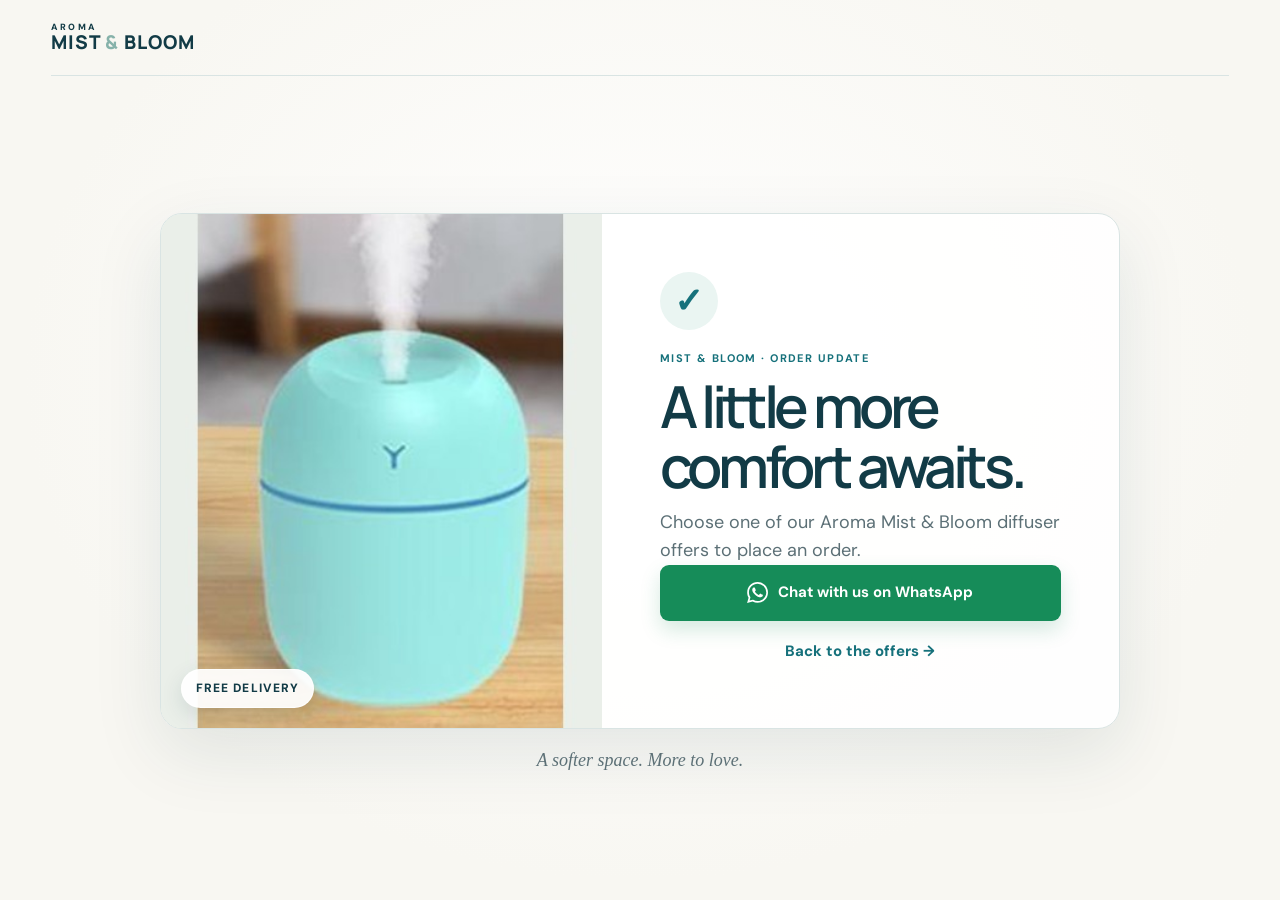
==== commit 426c9f15: "Add animated GIFs for WhatsApp status campaign - Added 01-choose-your-bundle.gif (9038 KB) - Added 0" ====
--- a/thank-you.html
+++ b/thank-you.html
@@ -18,13 +18,22 @@
   </header>
   <main class="thank-you-main">
     <section class="thank-you-card" aria-labelledby="thank-you-title">
-      <div class="thank-you-mark" aria-hidden="true">&#10003;</div>
-      <p class="eyebrow">MIST &amp; BLOOM</p>
-      <h1 id="thank-you-title">Thank you!</h1>
-      <p class="thank-you-message" id="thank-you-message">Your order request is being confirmed.</p>
-      <div class="thank-you-reference" id="thank-you-reference" hidden><span>Order reference</span><strong id="order-reference"></strong></div>
-      <p class="thank-you-delivery">Free delivery is included. Our team will contact you to confirm the order and delivery details.</p>
-      <a class="button button-dark" href="index.html#packages">Back to the offers <span aria-hidden="true">&#8594;</span></a>
+      <div class="thank-you-visual"><img src="assets/products/package-one.jpg" alt="Aroma Mist &amp; Bloom diffuser producing a pleasant scented mist"><span class="thank-you-free-delivery">FREE DELIVERY</span></div>
+      <div class="thank-you-content">
+        <div class="thank-you-mark" aria-hidden="true">&#10003;</div>
+        <p class="eyebrow">MIST &amp; BLOOM · ORDER UPDATE</p>
+        <h1 id="thank-you-title">Thank you!</h1>
+        <p class="thank-you-message" id="thank-you-message">Your order request is being confirmed.</p>
+        <div class="thank-you-reference" id="thank-you-reference" hidden><span>Order reference</span><strong id="order-reference"></strong></div>
+        <p class="thank-you-delivery">We’ll contact you to confirm your order and delivery details.</p>
+        <div class="thank-you-actions">
+          <a class="button thank-you-whatsapp" id="thank-you-whatsapp" href="https://wa.me/2348088160543?text=Hello%20MIST%20%26%20BLOOM%2C%20I%20have%20a%20question%20about%20my%20order." target="_blank" rel="noopener noreferrer">
+            <svg aria-hidden="true" viewBox="0 0 24 24"><path d="M20.52 3.48A11.82 11.82 0 0 0 12.1 0C5.55 0 .22 5.33.22 11.9c0 2.1.55 4.15 1.6 5.96L.12 24l6.3-1.65a11.88 11.88 0 0 0 5.68 1.44h.01c6.55 0 11.88-5.33 11.88-11.9 0-3.17-1.23-6.15-3.47-8.41ZM12.1 21.77a9.9 9.9 0 0 1-5.04-1.38l-.36-.21-3.74.98 1-3.64-.24-.38a9.84 9.84 0 0 1-1.52-5.24c0-5.47 4.45-9.92 9.91-9.92a9.85 9.85 0 0 1 7.02 2.91 9.9 9.9 0 0 1 2.9 7.03c0 5.47-4.45 9.92-9.92 9.92Zm5.44-7.43c-.3-.15-1.77-.88-2.04-.98-.27-.1-.47-.15-.67.15-.2.3-.77.98-.94 1.18-.17.2-.35.22-.65.07-.3-.15-1.26-.47-2.4-1.49-.89-.79-1.5-1.77-1.68-2.07-.17-.3-.02-.46.13-.61.13-.13.3-.35.45-.52.15-.18.2-.3.3-.5.1-.2.05-.38-.03-.53-.08-.15-.67-1.62-.92-2.22-.24-.58-.49-.5-.67-.51h-.57c-.2 0-.52.08-.79.38-.27.3-1.04 1.02-1.04 2.49 0 1.47 1.07 2.9 1.22 3.1.15.2 2.1 3.2 5.08 4.48.71.3 1.27.49 1.7.63.72.23 1.37.2 1.88.12.58-.09 1.77-.73 2.02-1.44.25-.72.25-1.33.17-1.45-.08-.13-.27-.2-.57-.35Z"/></svg>
+            Chat with us on WhatsApp
+          </a>
+          <a class="thank-you-back" href="index.html#packages">Back to the offers <span aria-hidden="true">&#8594;</span></a>
+        </div>
+      </div>
     </section>
     <p class="thank-you-footer">A softer space. More to love.</p>
   </main>
--- a/style.css
+++ b/style.css
@@ -781,3 +781,38 @@
   .thank-you-delivery { font-size: 14px; }
   .thank-you-card > .button { width: 100%; margin-top: 20px; }
 }
+
+.thank-you-card { width: min(100%, 960px); grid-template-columns: minmax(0, .92fr) minmax(0, 1.08fr); justify-items: stretch; align-items: stretch; overflow: hidden; padding: 0; text-align: left; }
+.thank-you-visual { position: relative; min-height: 490px; overflow: hidden; background: linear-gradient(145deg, #e1efeb, #f4eddb); }
+.thank-you-visual img { width: 100%; height: 100%; position: absolute; inset: 0; object-fit: cover; object-position: center; }
+.thank-you-free-delivery { position: absolute; left: 20px; bottom: 20px; border: 1px solid rgba(255,255,255,.8); border-radius: 999px; padding: 9px 14px; background: rgba(255,255,255,.93); color: var(--forest); font-size: 12px; font-weight: 800; letter-spacing: .09em; box-shadow: 0 7px 22px rgba(18,59,70,.12); }
+.thank-you-content { align-self: center; display: grid; justify-items: start; padding: clamp(30px, 5vw, 58px); }
+.thank-you-mark { width: 58px; margin: 0 0 20px; }
+.thank-you-content .eyebrow { font-size: 11px; letter-spacing: .13em; }
+.thank-you-content h1 { font-size: clamp(39px, 5vw, 58px); line-height: 1.02; }
+.thank-you-content .thank-you-message { max-width: 430px; font-size: 18px; }
+.thank-you-content .thank-you-reference { justify-self: stretch; margin-top: 19px; }
+.thank-you-content .thank-you-delivery { max-width: 400px; margin: 16px 0 20px; }
+.thank-you-actions { width: 100%; display: grid; gap: 12px; }
+.thank-you-whatsapp { width: 100%; min-height: 56px; justify-content: center; gap: 10px; border-radius: 9px; background: #168c59; color: #fff; font-size: 15px; box-shadow: 0 9px 20px rgba(22,140,89,.18); }
+.thank-you-whatsapp:hover { background: #11784b; }
+.thank-you-whatsapp svg { width: 21px; height: 21px; fill: currentColor; }
+.thank-you-back { justify-self: center; padding: 7px 10px; color: var(--forest-2); font-size: 15px; font-weight: 750; text-decoration: none; }
+.thank-you-back:hover { text-decoration: underline; text-underline-offset: 4px; }
+.thank-you-footer { font-size: 18px; }
+.room-chips { display: flex; flex-wrap: wrap; gap: 9px; margin: -10px 0 28px; }
+.room-chips span { display: inline-flex; align-items: center; min-height: 42px; border: 1px solid #c5dcda; border-radius: 999px; padding: 7px 15px; background: #fff; color: var(--forest); font-size: 15px; font-weight: 700; box-shadow: 0 4px 12px rgba(18,59,70,.04); }
+@media (max-width: 650px) {
+  .thank-you-card { grid-template-columns: 1fr; }
+  .thank-you-visual { min-height: 0; height: 260px; }
+  .thank-you-visual img { object-position: center 58%; }
+  .thank-you-free-delivery { left: 14px; bottom: 14px; }
+  .thank-you-content { padding: 27px 22px 24px; }
+  .thank-you-mark { width: 50px; margin-bottom: 15px; font-size: 27px; }
+  .thank-you-content h1 { font-size: clamp(37px, 10vw, 48px); }
+  .thank-you-content .thank-you-message { font-size: 16px; }
+  .thank-you-content .thank-you-delivery { font-size: 14px; }
+  .thank-you-whatsapp { min-height: 54px; font-size: 14px; }
+  .room-chips { gap: 7px; margin: -8px 0 20px; }
+  .room-chips span { min-height: 38px; padding: 6px 11px; font-size: 13px; }
+}
